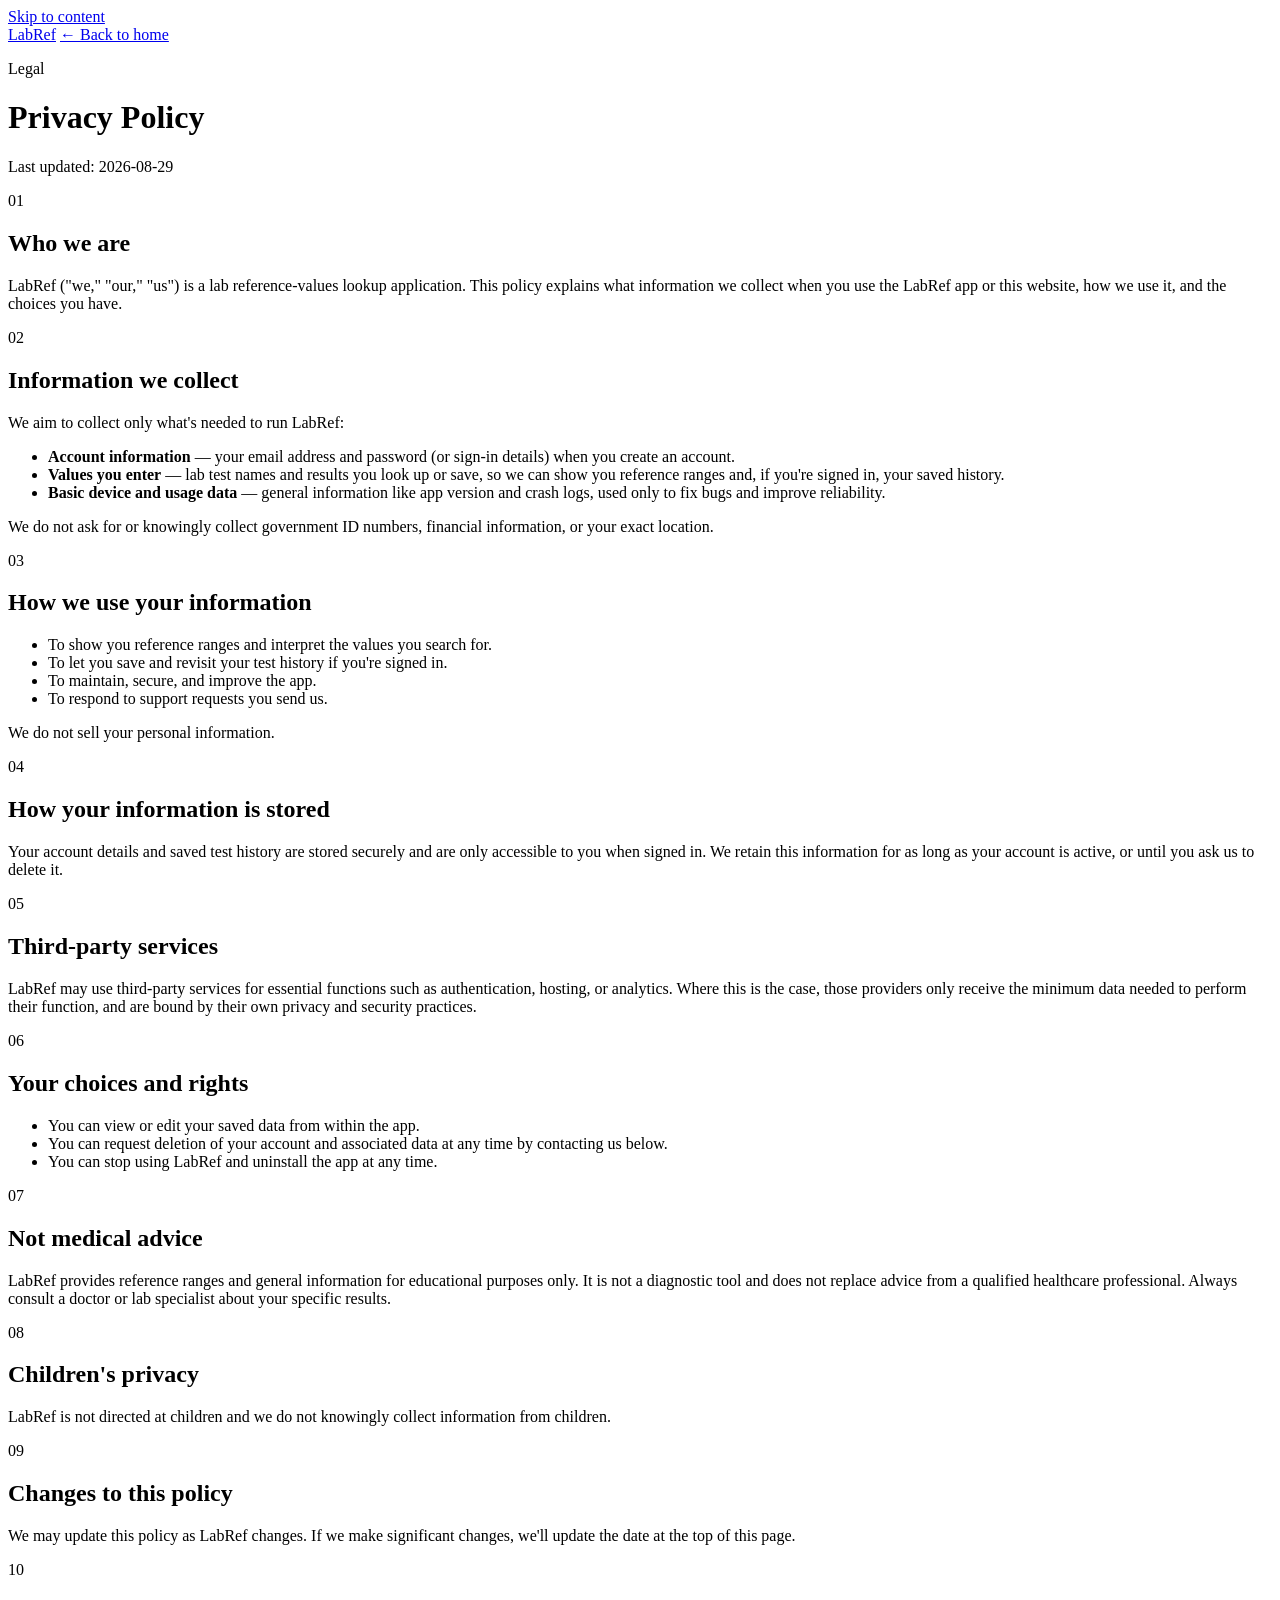
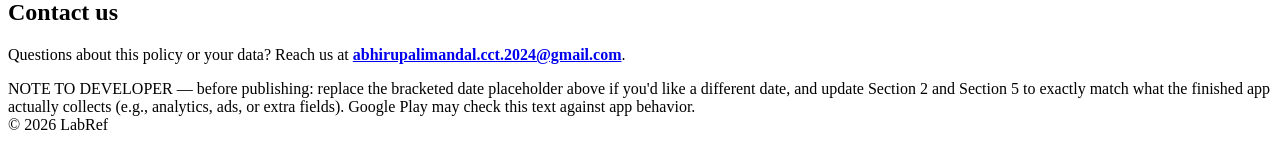
==== privacy.html @ 9af3e238 "Rename privacy_Version3.html to privacy.html" ====
<!doctype html>
<html lang="en">
<head>
  <meta charset="utf-8">
  <meta name="viewport" content="width=device-width,initial-scale=1">
  <title>Privacy Policy — LabRef</title>
  <meta name="description" content="LabRef — quickly look up lab test reference ranges. This privacy policy explains what we collect, how we use it, and your choices.">
  <link rel="icon" href="favicon.svg" type="image/svg+xml">
  <meta name="theme-color" content="#2C5D58">

  <link href="https://fonts.googleapis.com/css2?family=Newsreader:ital,wght@0,400;0,500;1,400;1,500;1,600&family=Inter:wght@400;500;600;700&family=IBM+Plex+Mono:wght@400;500&display=swap" rel="stylesheet">
  <link rel="stylesheet" href="styles.css">
</head>
<body>
  <a class="skip-link" href="#main">Skip to content</a>

  <header class="nav" role="banner">
    <a href="index.html" class="logo">LabRef</a>
    <a href="index.html" class="back" aria-label="Back to home">← Back to home</a>
  </header>

  <main id="main">
    <p class="eyebrow">Legal</p>
    <h1>Privacy Policy</h1>
    <p class="updated">Last updated: 2026-08-29</p>

    <div class="policy-card" role="article" aria-label="Privacy policy details">
      <section class="clause" aria-labelledby="who-we-are">
        <span class="num">01</span>
        <h2 id="who-we-are">Who we are</h2>
        <p>LabRef ("we," "our," "us") is a lab reference-values lookup application. This policy explains what information we collect when you use the LabRef app or this website, how we use it, and the choices you have.</p>
      </section>

      <section class="clause" aria-labelledby="info-we-collect">
        <span class="num">02</span>
        <h2 id="info-we-collect">Information we collect</h2>
        <p>We aim to collect only what's needed to run LabRef:</p>
        <ul>
          <li><strong>Account information</strong> — your email address and password (or sign-in details) when you create an account.</li>
          <li><strong>Values you enter</strong> — lab test names and results you look up or save, so we can show you reference ranges and, if you're signed in, your saved history.</li>
          <li><strong>Basic device and usage data</strong> — general information like app version and crash logs, used only to fix bugs and improve reliability.</li>
        </ul>
        <p>We do not ask for or knowingly collect government ID numbers, financial information, or your exact location.</p>
      </section>

      <section class="clause" aria-labelledby="how-we-use">
        <span class="num">03</span>
        <h2 id="how-we-use">How we use your information</h2>
        <ul>
          <li>To show you reference ranges and interpret the values you search for.</li>
          <li>To let you save and revisit your test history if you're signed in.</li>
          <li>To maintain, secure, and improve the app.</li>
          <li>To respond to support requests you send us.</li>
        </ul>
        <p>We do not sell your personal information.</p>
      </section>

      <section class="clause" aria-labelledby="storage">
        <span class="num">04</span>
        <h2 id="storage">How your information is stored</h2>
        <p>Your account details and saved test history are stored securely and are only accessible to you when signed in. We retain this information for as long as your account is active, or until you ask us to delete it.</p>
      </section>

      <section class="clause" aria-labelledby="third-party">
        <span class="num">05</span>
        <h2 id="third-party">Third-party services</h2>
        <p>LabRef may use third-party services for essential functions such as authentication, hosting, or analytics. Where this is the case, those providers only receive the minimum data needed to perform their function, and are bound by their own privacy and security practices.</p>
      </section>

      <section class="clause" aria-labelledby="choices">
        <span class="num">06</span>
        <h2 id="choices">Your choices and rights</h2>
        <ul>
          <li>You can view or edit your saved data from within the app.</li>
          <li>You can request deletion of your account and associated data at any time by contacting us below.</li>
          <li>You can stop using LabRef and uninstall the app at any time.</li>
        </ul>
      </section>

      <section class="clause" aria-labelledby="medical-notice">
        <span class="num">07</span>
        <h2 id="medical-notice">Not medical advice</h2>
        <p>LabRef provides reference ranges and general information for educational purposes only. It is not a diagnostic tool and does not replace advice from a qualified healthcare professional. Always consult a doctor or lab specialist about your specific results.</p>
      </section>

      <section class="clause" aria-labelledby="child-privacy">
        <span class="num">08</span>
        <h2 id="child-privacy">Children's privacy</h2>
        <p>LabRef is not directed at children and we do not knowingly collect information from children.</p>
      </section>

      <section class="clause" aria-labelledby="changes">
        <span class="num">09</span>
        <h2 id="changes">Changes to this policy</h2>
        <p>We may update this policy as LabRef changes. If we make significant changes, we'll update the date at the top of this page.</p>
      </section>

      <section class="clause" aria-labelledby="contact">
        <span class="num">10</span>
        <h2 id="contact">Contact us</h2>
        <p>Questions about this policy or your data? Reach us at <strong><a href="mailto:abhirupalimandal.cct.2024@gmail.com">abhirupalimandal.cct.2024@gmail.com</a></strong>.</p>
      </section>
    </div>

    <div class="note" role="note">
      NOTE TO DEVELOPER — before publishing: replace the bracketed date placeholder above if you'd like a different date, and update Section 2 and Section 5 to exactly match what the finished app actually collects (e.g., analytics, ads, or extra fields). Google Play may check this text against app behavior.
    </div>
  </main>

  <footer>© 2026 LabRef</footer>
</body>
</html>
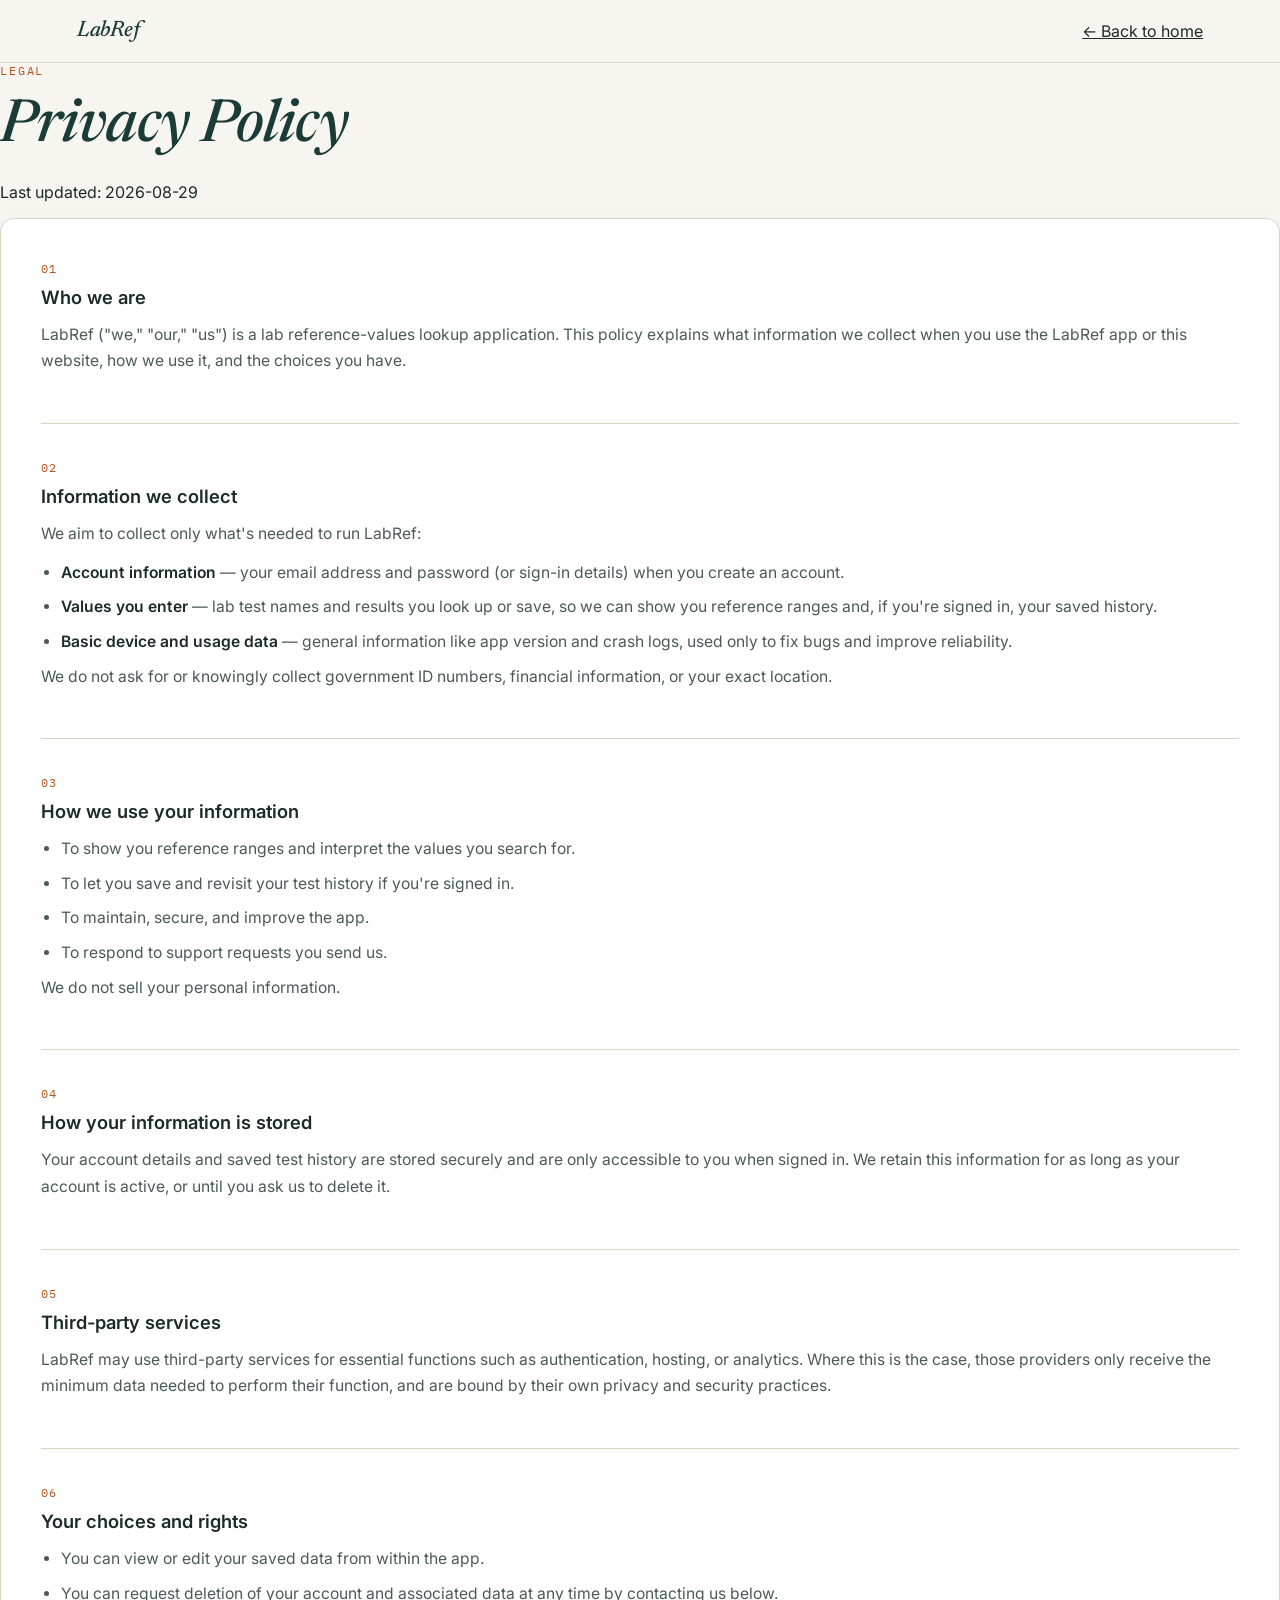
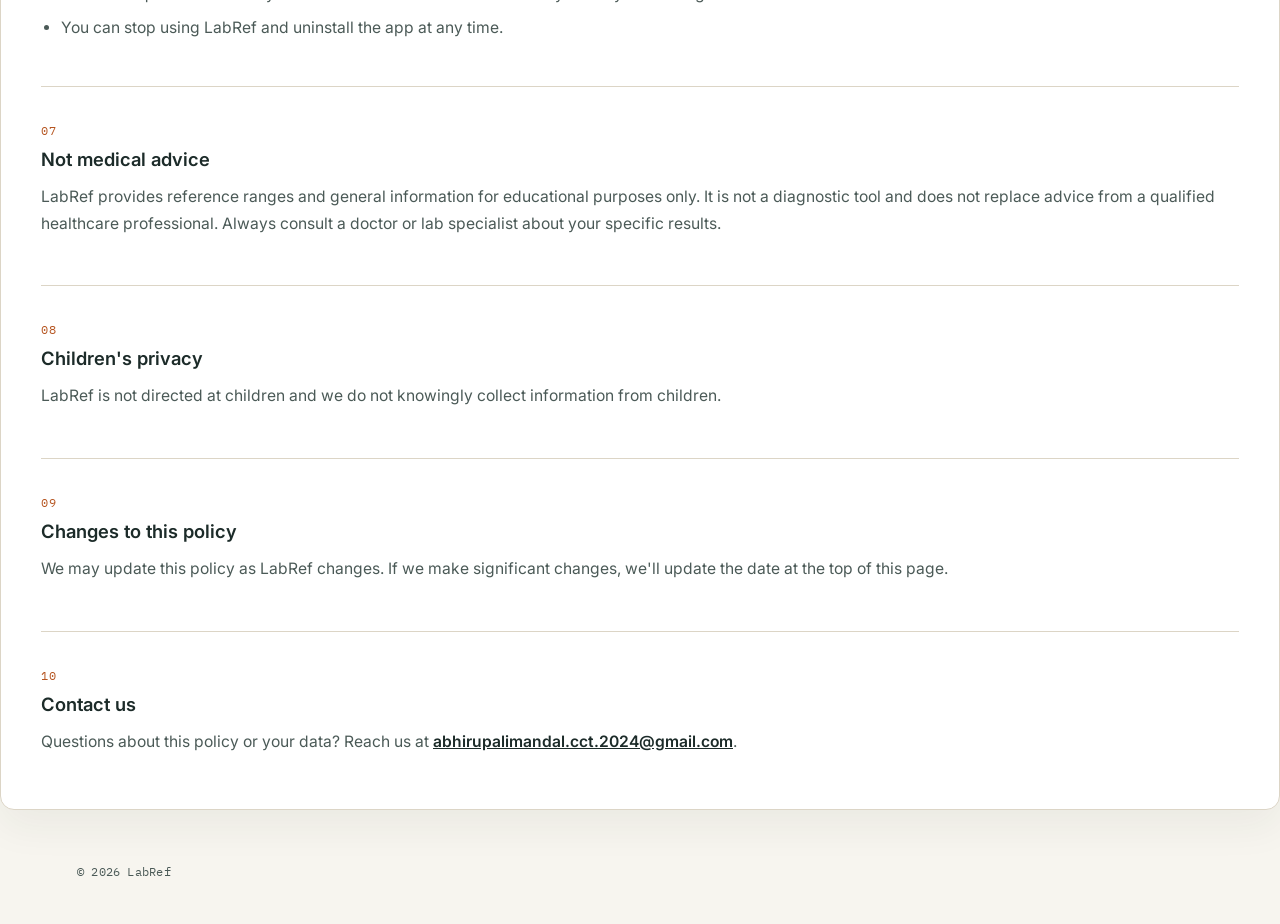
==== commit 8fcb11c1: "Remove developer note from privacy.html Removed developer note regarding publishing requirements." ====
--- a/privacy.html
+++ b/privacy.html
@@ -101,10 +101,6 @@
         <p>Questions about this policy or your data? Reach us at <strong><a href="mailto:abhirupalimandal.cct.2024@gmail.com">abhirupalimandal.cct.2024@gmail.com</a></strong>.</p>
       </section>
     </div>
-
-    <div class="note" role="note">
-      NOTE TO DEVELOPER — before publishing: replace the bracketed date placeholder above if you'd like a different date, and update Section 2 and Section 5 to exactly match what the finished app actually collects (e.g., analytics, ads, or extra fields). Google Play may check this text against app behavior.
-    </div>
   </main>
 
   <footer>© 2026 LabRef</footer>
--- a/styles.css
+++ b/styles.css
@@ -0,0 +1,297 @@
+:root{
+  --bg:#F7F5EF;
+  --paper:#FFFFFF;
+  --ink:#1C2B29;
+  --ink-soft:#4B5A57;
+  --teal:#2C5D58;
+  --teal-dark:#1B3B37;
+  --amber:#B5541F;
+  --line:#DCD5C6;
+  --green:#4F7A5E;
+  --red:#A23B2E;
+  --font-display: 'Newsreader', serif;
+  --font-body: 'Inter', sans-serif;
+  --font-mono: 'IBM Plex Mono', monospace;
+}
+*{box-sizing:border-box;}
+html{scroll-behavior:smooth;}
+body{
+  margin:0;
+  background:var(--bg);
+  color:var(--ink);
+  font-family:var(--font-body);
+  -webkit-font-smoothing:antialiased;
+}
+a{color:inherit;}
+img,svg{display:block;max-width:100%;}
+
+/* Skip link */
+.skip-link{
+  position:absolute; left:-999px; top:auto; width:1px; height:1px; overflow:hidden;
+}
+.skip-link:focus{
+  left:6vw; top:12px; width:auto; height:auto; padding:8px 12px;
+  background:var(--paper); border-radius:6px; z-index:999; box-shadow:0 6px 18px rgba(0,0,0,0.08);
+  text-decoration:none;
+}
+
+/* NAV */
+header.nav{
+  position:sticky; top:0; z-index:50;
+  display:flex; align-items:center; justify-content:space-between;
+  padding:20px 6vw;
+  background:rgba(247,245,239,0.88);
+  backdrop-filter:blur(8px);
+  border-bottom:1px solid var(--line);
+}
+.logo{
+  display:flex; align-items:baseline; gap:8px;
+  font-family:var(--font-display); font-style:italic; font-weight:500;
+  font-size:1.4rem; letter-spacing:-0.01em; color:var(--teal-dark);
+  text-decoration:none;
+}
+.logo .tag{
+  font-family:var(--font-mono); font-style:normal; font-size:0.62rem;
+  letter-spacing:0.14em; color:var(--amber); text-transform:uppercase;
+  border:1px solid var(--amber); border-radius:3px; padding:2px 6px;
+  transform:translateY(-4px);
+}
+.profile-wrap{position:relative;}
+.profile-btn{
+  width:40px;height:40px;border-radius:50%;
+  border:1px solid var(--line); background:var(--paper);
+  display:flex; align-items:center; justify-content:center;
+  cursor:pointer; transition:border-color .15s ease, transform .15s ease;
+}
+.profile-btn:hover{border-color:var(--teal);}
+.profile-btn:focus{outline:3px solid rgba(44,93,88,0.14); outline-offset:2px;}
+.profile-btn svg{width:18px;height:18px;stroke:var(--teal-dark);}
+.profile-menu{
+  position:absolute; right:0; top:52px;
+  width:220px; background:var(--paper);
+  border:1px solid var(--line); border-radius:10px;
+  box-shadow:0 12px 28px rgba(28,43,41,0.12);
+  padding:6px; opacity:0; visibility:hidden; transform:translateY(-6px);
+  transition:opacity .16s ease, transform .16s ease, visibility .16s;
+}
+.profile-menu.open{opacity:1; visibility:visible; transform:translateY(0);}
+.profile-menu a.profile-menu-btn,
+.profile-menu button.profile-menu-btn{
+  width:100%; text-align:left; background:none; border:none;
+  font-family:var(--font-body); font-size:0.92rem; color:var(--ink);
+  padding:11px 12px; border-radius:7px; cursor:pointer;
+  display:flex; align-items:center; gap:10px; text-decoration:none;
+}
+.profile-menu a.profile-menu-btn svg,
+.profile-menu button.profile-menu-btn svg{width:16px;height:16px;stroke:var(--ink-soft); flex-shrink:0;}
+.profile-menu a.profile-menu-btn:hover,
+.profile-menu button.profile-menu-btn:hover{background:var(--bg);}
+.profile-menu .divider{height:1px;background:var(--line);margin:5px 4px;}
+
+/* HERO */
+.hero{
+  padding:9vh 6vw 8vh;
+  display:grid; grid-template-columns:1.05fr 0.95fr; gap:6vw;
+  align-items:center;
+  max-width:1280px; margin:0 auto;
+}
+.eyebrow{
+  font-family:var(--font-mono); font-size:0.72rem; letter-spacing:0.16em;
+  text-transform:uppercase; color:var(--amber); margin:0 0 18px;
+}
+h1{
+  font-family:var(--font-display); font-style:italic; font-weight:500;
+  font-size:clamp(2.4rem, 4.6vw, 3.7rem); line-height:1.08; letter-spacing:-0.015em;
+  margin:0 0 22px; color:var(--teal-dark);
+}
+h1 em{color:var(--amber); font-style:italic;}
+.hero p.sub{
+  font-size:1.08rem; line-height:1.6; color:var(--ink-soft);
+  max-width:46ch; margin:0 0 30px;
+}
+.hero-actions{display:flex; gap:14px; flex-wrap:wrap; align-items:center;}
+.btn-primary{
+  font-family:var(--font-body); font-weight:600; font-size:0.95rem;
+  background:var(--teal-dark); color:#F7F5EF; border:none;
+  padding:14px 26px; border-radius:8px; cursor:pointer;
+  transition:background .15s ease, transform .15s ease;
+}
+.btn-primary:hover{background:var(--teal); transform:translateY(-1px);}
+.btn-ghost{
+  font-family:var(--font-mono); font-size:0.78rem; letter-spacing:0.06em;
+  color:var(--ink-soft); text-decoration:none; text-transform:uppercase;
+  border-bottom:1px solid var(--line); padding-bottom:2px;
+}
+
+/* RANGE PANEL */
+.range-card{
+  background:var(--paper); border:1px solid var(--line); border-radius:14px;
+  padding:26px 26px 22px; box-shadow:0 20px 50px rgba(28,43,41,0.08);
+}
+.range-card .label-row{
+  display:flex; justify-content:space-between; align-items:baseline;
+  margin-bottom:4px;
+}
+.range-card .test-name{font-family:var(--font-mono); font-size:0.82rem; color:var(--ink-soft); letter-spacing:0.03em;}
+.range-card .test-value{font-family:var(--font-mono); font-size:1.6rem; color:var(--teal-dark); font-weight:500;}
+.range-card .test-unit{font-family:var(--font-mono); font-size:0.85rem; color:var(--ink-soft);}
+.range-track{
+  position:relative; height:14px; border-radius:7px; margin:20px 0 10px;
+  background:linear-gradient(to right, #E7C9BC 0 22%, var(--green) 22% 72%, #E7C9BC 72% 100%);
+  opacity:0.9;
+}
+.range-marker{
+  position:absolute; top:-7px; width:3px; height:28px; background:var(--ink);
+  border-radius:2px; left:46%;
+  animation:settle 1.6s cubic-bezier(.2,.9,.25,1) 1;
+}
+.range-marker::after{
+  content:''; position:absolute; top:-9px; left:50%; transform:translateX(-50%);
+  width:9px; height:9px; border-radius:50%; background:var(--green);
+  box-shadow:0 0 0 4px rgba(79,122,94,0.18);
+}
+@keyframes settle{
+  0%{left:8%;} 100%{left:46%;}
+}
+.range-scale{
+  display:flex; justify-content:space-between;
+  font-family:var(--font-mono); font-size:0.68rem; color:var(--ink-soft);
+  letter-spacing:0.04em; text-transform:uppercase;
+}
+.range-verdict{
+  margin-top:18px; padding-top:16px; border-top:1px dashed var(--line);
+  display:flex; align-items:center; gap:9px;
+}
+.range-verdict .dot{width:8px;height:8px;border-radius:50%;background:var(--green);}
+.range-verdict span{font-family:var(--font-mono); font-size:0.82rem; color:var(--green); font-weight:500; letter-spacing:0.03em;}
+.range-verdict small{font-family:var(--font-body); color:var(--ink-soft); font-size:0.82rem; margin-left:4px;}
+
+@media(max-width:880px){
+  .hero{grid-template-columns:1fr; padding-top:6vh;}
+}
+
+/* FEATURES */
+.section{padding:9vh 6vw; max-width:1280px; margin:0 auto;}
+.section-head{max-width:640px; margin-bottom:52px;}
+.section-head .eyebrow{margin-bottom:14px;}
+.section-head h2{
+  font-family:var(--font-display); font-style:italic; font-weight:500;
+  font-size:clamp(1.8rem,3vw,2.4rem); color:var(--teal-dark); margin:0 0 14px; letter-spacing:-0.01em;
+}
+.section-head p{color:var(--ink-soft); line-height:1.6; font-size:1.02rem; margin:0;}
+
+.panel-grid{
+  display:grid; grid-template-columns:repeat(4,1fr); gap:1px;
+  background:var(--line); border:1px solid var(--line); border-radius:14px; overflow:hidden;
+}
+.panel{
+  background:var(--paper); padding:30px 26px 32px; min-height:230px;
+  display:flex; flex-direction:column;
+}
+.panel .code{
+  font-family:var(--font-mono); font-size:0.68rem; letter-spacing:0.1em;
+  color:var(--amber); text-transform:uppercase; margin-bottom:20px;
+}
+.panel h3{
+  font-family:var(--font-body); font-weight:600; font-size:1.06rem;
+  margin:0 0 10px; color:var(--ink);
+}
+.panel p{font-size:0.92rem; line-height:1.55; color:var(--ink-soft); margin:0; flex:1;}
+@media(max-width:980px){ .panel-grid{grid-template-columns:1fr 1fr;} }
+@media(max-width:600px){ .panel-grid{grid-template-columns:1fr;} }
+
+/* AUDIENCE */
+.audience{
+  display:grid; grid-template-columns:1fr 1fr; gap:1px;
+  background:var(--line); border:1px solid var(--line); border-radius:14px; overflow:hidden;
+}
+.audience .cell{background:var(--teal-dark); color:#F7F5EF; padding:44px 38px;}
+.audience .cell.alt{background:var(--paper); color:var(--ink);}
+.audience .cell .eyebrow{color:var(--amber);}
+.audience .cell h3{
+  font-family:var(--font-display); font-style:italic; font-weight:500;
+  font-size:1.5rem; margin:0 0 14px;
+}
+.audience .cell p{line-height:1.6; font-size:0.96rem; opacity:0.92; margin:0;}
+@media(max-width:780px){ .audience{grid-template-columns:1fr;} }
+
+/* BANNER */
+.banner{
+  margin:8vh 6vw 0; padding:11vh 6vw;
+  background:var(--teal-dark); color:#F7F5EF;
+  border-radius:22px; text-align:center;
+  position:relative; overflow:hidden;
+}
+.banner::before{
+  content:''; position:absolute; inset:0;
+  background:
+    radial-gradient(circle at 15% 20%, rgba(181,84,31,0.28), transparent 40%),
+    radial-gradient(circle at 85% 80%, rgba(79,122,94,0.25), transparent 45%);
+  pointer-events:none;
+}
+.banner .eyebrow{color:#E7C9BC; position:relative;}
+.banner h2{
+  position:relative;
+  font-family:var(--font-display); font-style:italic; font-weight:500;
+  font-size:clamp(2.6rem,7vw,5.2rem); line-height:1; letter-spacing:-0.02em;
+  margin:14px 0 20px;
+}
+.banner p{
+  position:relative; font-size:1.05rem; color:#D8E4E1; max-width:44ch;
+  margin:0 auto 34px; line-height:1.6;
+}
+.banner .btn-primary{background:var(--amber); color:#fff;}
+.banner .btn-primary:hover{background:#9A4419;}
+
+footer{
+  padding:6vh 6vw 5vh; display:flex; justify-content:space-between; align-items:center;
+  flex-wrap:wrap; gap:14px; max-width:1280px; margin:0 auto;
+  font-family:var(--font-mono); font-size:0.74rem; color:var(--ink-soft);
+  letter-spacing:0.02em;
+}
+footer a{text-decoration:none; border-bottom:1px solid var(--line); padding-bottom:1px;}
+
+/* toast */
+.toast{
+  position:fixed; bottom:28px; left:50%; transform:translateX(-50%) translateY(20px);
+  background:var(--ink); color:#F7F5EF; font-family:var(--font-mono); font-size:0.82rem;
+  padding:13px 22px; border-radius:8px; opacity:0; pointer-events:none; z-index:100;
+  transition:opacity .2s ease, transform .2s ease; letter-spacing:0.02em;
+}
+.toast.show{opacity:1; transform:translateX(-50%) translateY(0); pointer-events:auto;}
+
+/* Privacy page */
+.policy-card{
+  background:var(--paper); border:1px solid var(--line); border-radius:14px;
+  padding:6px 40px; box-shadow:0 16px 40px rgba(28,43,41,0.06);
+}
+section.clause{padding:36px 0; border-bottom:1px solid var(--line);}
+section.clause:last-child{border-bottom:none;}
+section.clause .num{
+  font-family:var(--font-mono); font-size:0.72rem; color:var(--amber);
+  letter-spacing:0.08em; display:block; margin-bottom:10px;
+}
+section.clause h2{
+  font-family:var(--font-body); font-weight:600; font-size:1.15rem;
+  margin:0 0 14px; color:var(--ink);
+}
+section.clause p, section.clause li{
+  font-size:0.98rem; line-height:1.7; color:var(--ink-soft); margin:0 0 12px;
+}
+section.clause ul{margin:0; padding-left:20px;}
+section.clause li{margin-bottom:8px;}
+strong{color:var(--ink); font-weight:600;}
+.note{
+  margin-top:40px; padding:20px 22px; border:1px dashed var(--line); border-radius:10px;
+  font-family:var(--font-mono); font-size:0.8rem; line-height:1.6; color:var(--ink-soft);
+  background:rgba(181,84,31,0.05);
+}
+
+@media (prefers-reduced-motion: reduce){
+  .range-marker { animation: none; transition: none; }
+  html { scroll-behavior: auto; }
+  .profile-menu, .toast { transition: none; }
+}
+
+/* Focus outlines for keyboard users */
+:focus { outline: 3px solid rgba(44,93,88,0.12); outline-offset:2px; }
